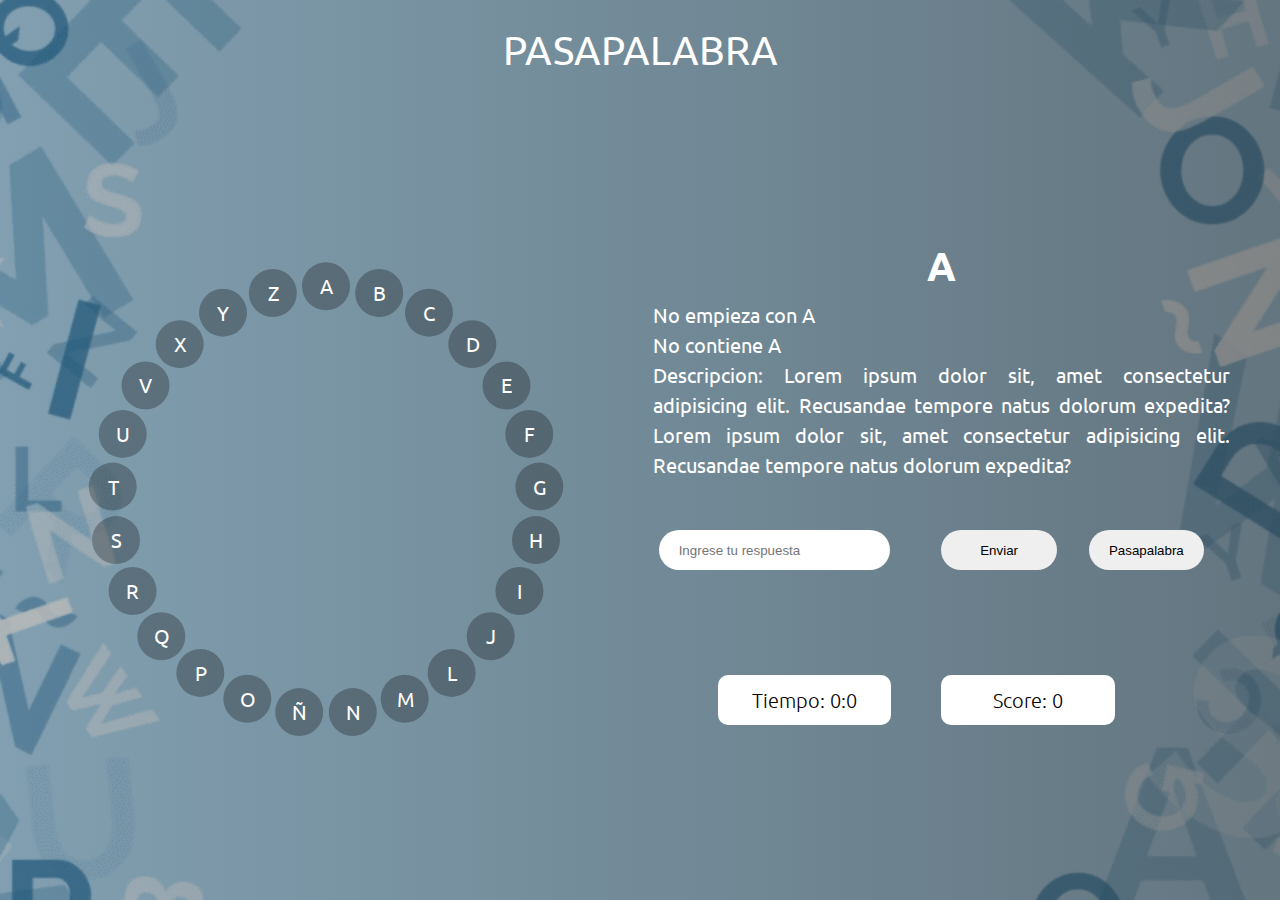
==== index.html @ 1928e10e "Refactor" ====
<!DOCTYPE html>
<html lang="en">
  <head>
    <meta charset="UTF-8" />
    <meta name="viewport" content="width=device-width, initial-scale=1.0" />
    <meta http-equiv="X-UA-Compatible" content="ie=edge" />
    <link rel="stylesheet" href="./styles/styles-index.css" />
    <link
      href="https://fonts.googleapis.com/css2?family=Ubuntu:ital,wght@0,300;0,400;0,500;0,700;1,300;1,400;1,500;1,700&display=swap"
      rel="stylesheet"
    />
    <title>Pasapalabra</title>
  </head>
  <body>
    <header>
      <div class="title-container">
        <p class="title">PASAPALABRA</p>
      </div>
    </header>
    <div class="game">
      <!-- <div class="container-circle"> -->
      <ul class="circle" id="ul">
        <li>A</li>
        <li>B</li>
        <li>C</li>
        <li>D</li>
        <li>E</li>
        <li>F</li>
        <li>G</li>
        <li>H</li>
        <li>I</li>
        <li>J</li>
        <li>L</li>
        <li>M</li>
        <li>N</li>
        <li>Ñ</li>
        <li>O</li>
        <li>P</li>
        <li>Q</li>
        <li>R</li>
        <li>S</li>
        <li>T</li>
        <li>U</li>
        <li>V</li>
        <li>X</li>
        <li>Y</li>
        <li>Z</li>
      </ul>
      <div class="container-text-and-inputs">
        <div class="text">
          <h1 id="word"></h1>
          <!-- <span id="starts"></span>
          <span id="contains"></span> -->
          <p id="starts"></p>
          <p id="contains"></p>
          <p id="description"></p>
        </div>
        <form onsubmit="return false;">
          <input type="text" placeholder="Ingrese tu respuesta" id="answer" />
          <button type="submit" id="submit">Enviar</button>
          <button type="submit" id="skip">Pasapalabra</button>
        </form>
        <div class="scoreboard">
          <p id="timer">Tiempo: 0:0</p>
          <p id="score" class="score" href="">Score: 0</p>
        </div>
      </div>
    </div>
    <!-- </div> -->
    <footer></footer>
    <script type="module" src="./js/main.js"></script>
  </body>
</html>
---- styles/styles-index.css ----
/* -----------------------------------------------------------------------------
*	      							$LAYOUT
*  ----------------------------------------------------------------------------- */
*,
*::before,
*::after {
  margin: 0;
  padding: 0;
  box-sizing: border-box;
}
body {
  background: linear-gradient(to right, #38383857, #3838389b),
    url(../src/bg-body.gif);
  background: -webkit-linear-gradient(to right, #3838389b, #3838389b),
    url(../src/bg-body.gif);
  background-position: center;
  background-repeat: no-repeat;
  background-size: cover;
  font-size: 1.25rem;
  font-family: "Ubuntu", sans-serif;
  color: white;
}

/* -----------------------------------------------------------------------------
*                                       Circle
*  ----------------------------------------------------------------------------- */
.title-container {
  width: 100%;
  height: 100px;
  display: flex;
  justify-content: center;
  align-items: center;
  font-size: 40px;
}
.game {
  width: 100%;
  height: calc(100vh - 100px);
  display: flex;
  justify-content: center;
  align-items: center;
  padding: 0 50px;
}
.circle {
  width: 100%;
  display: flex;
  justify-content: center;
  align-items: center;
  padding-right: 50px;
}
.circle li {
  position: absolute;
  width: 3rem;
  height: 3rem;
  display: flex;
  justify-content: center;
  align-items: center;
  list-style: none;
  transition: all 0.3s ease-in-out;
  border-radius: 100%;
  background-image: radial-gradient(circle, #00000046, #00000046);
}
.circle > *:nth-of-type(1) {
  transform: rotate(270deg) translate(10.6875em) rotate(-270deg);
}
.circle > *:nth-of-type(2) {
  transform: rotate(284.4deg) translate(10.6875em) rotate(-284.4deg);
}
.circle > *:nth-of-type(3) {
  transform: rotate(298.8deg) translate(10.6875em) rotate(-298.8deg);
}
.circle > *:nth-of-type(4) {
  transform: rotate(313.2deg) translate(10.6875em) rotate(-313.2deg);
}
.circle > *:nth-of-type(5) {
  transform: rotate(327.6deg) translate(10.6875em) rotate(-327.6deg);
}
.circle > *:nth-of-type(6) {
  transform: rotate(342deg) translate(10.6875em) rotate(-342deg);
}
.circle > *:nth-of-type(7) {
  transform: rotate(356.4deg) translate(10.6875em) rotate(-356.4deg);
}
.circle > *:nth-of-type(8) {
  transform: rotate(370.8deg) translate(10.6875em) rotate(-370.8deg);
}
.circle > *:nth-of-type(9) {
  transform: rotate(385.2deg) translate(10.6875em) rotate(-385.2deg);
}
.circle > *:nth-of-type(10) {
  transform: rotate(399.6deg) translate(10.6875em) rotate(-399.6deg);
}
.circle > *:nth-of-type(11) {
  transform: rotate(414deg) translate(10.6875em) rotate(-414deg);
}
.circle > *:nth-of-type(12) {
  transform: rotate(428.4deg) translate(10.6875em) rotate(-428.4deg);
}
.circle > *:nth-of-type(13) {
  transform: rotate(442.8deg) translate(10.6875em) rotate(-442.8deg);
}
.circle > *:nth-of-type(14) {
  transform: rotate(457.2deg) translate(10.6875em) rotate(-457.2deg);
}
.circle > *:nth-of-type(15) {
  transform: rotate(471.6deg) translate(10.6875em) rotate(-471.6deg);
}
.circle > *:nth-of-type(16) {
  transform: rotate(486deg) translate(10.6875em) rotate(-486deg);
}
.circle > *:nth-of-type(17) {
  transform: rotate(500.4deg) translate(10.6875em) rotate(-500.4deg);
}
.circle > *:nth-of-type(18) {
  transform: rotate(514.8deg) translate(10.6875em) rotate(-514.8deg);
}
.circle > *:nth-of-type(19) {
  transform: rotate(529.2deg) translate(10.6875em) rotate(-529.2deg);
}
.circle > *:nth-of-type(20) {
  transform: rotate(543.6deg) translate(10.6875em) rotate(-543.6deg);
}
.circle > *:nth-of-type(21) {
  transform: rotate(558deg) translate(10.6875em) rotate(-558deg);
}
.circle > *:nth-of-type(22) {
  transform: rotate(572.4deg) translate(10.6875em) rotate(-572.4deg);
}
.circle > *:nth-of-type(23) {
  transform: rotate(586.8deg) translate(10.6875em) rotate(-586.8deg);
}
.circle > *:nth-of-type(24) {
  transform: rotate(601.2deg) translate(10.6875em) rotate(-601.2deg);
}
.circle > *:nth-of-type(25) {
  transform: rotate(615.6deg) translate(10.6875em) rotate(-615.6deg);
}
.circle .item--success {
  background-image: radial-gradient(circle, #9ee379, #4caf50);
}
.circle .item--failure {
  background-image: radial-gradient(circle, #b9121b, #8e001c);
}
.circle .item--noAnswer {
  background-image: radial-gradient(circle, #7984e3, #4c66af);
}
.circle .item--skip {
  background-image: radial-gradient(circle, #ffe600, #fffc4f);
}
.parpadea {
  animation-name: parpadeo;
  animation-duration: 1s;
  animation-timing-function: linear;
  animation-iteration-count: infinite;
  -webkit-animation-name: parpadeo;
  -webkit-animation-duration: 1s;
  -webkit-animation-timing-function: linear;
  -webkit-animation-iteration-count: infinite;
}

@-moz-keyframes parpadeo {
  0% {
    opacity: 1;
  }
  50% {
    opacity: 0;
  }
  100% {
    opacity: 1;
  }
}

@-webkit-keyframes parpadeo {
  0% {
    opacity: 1;
  }
  50% {
    opacity: 0;
  }
  100% {
    opacity: 1;
  }
}

@keyframes parpadeo {
  0% {
    opacity: 1;
  }
  50% {
    opacity: 0;
  }
  100% {
    opacity: 1;
  }
}

/* -----------------------------------------------------------------------------
*                                       Text and inputs
*  ----------------------------------------------------------------------------- */
.container-text-and-inputs {
  width: 100%;
  display: flex;
  flex-direction: column;
  justify-content: center;
  text-align: justify;
}
.text h1 {
  margin-bottom: 20px;
  text-align: center;
}
.text {
  line-height: 30px;
  text-align: justify;
}
form {
  width: 100%;
  margin-top: 50px;
  display: flex;
  justify-content: space-around;
  align-items: center;
}
input {
  width: 40%;
  height: 40px;
  padding-left: 20px;
  margin-right: 40px;
  border-radius: 20px;
  border: 0;
  outline: 0;
}
input:hover {
  outline: 1px solid black;
}
button {
  width: 20%;
  height: 40px;
  border: none;
  border-radius: 20px;
  margin-right: 20px;
  cursor: pointer;
}
/* -----------------------------------------------------------------------------
*                                       Scoreboard
*  ----------------------------------------------------------------------------- */

.scoreboard {
  width: 100%;
  height: 100px;
  display: flex;
  justify-content: center;
  align-items: center;
  margin-top: 80px;
  text-align: center;
}
.scoreboard p {
  display: flex;
  justify-content: center;
  align-items: center;
  width: 30%;
  height: 50px;
  /* border: 1px solid white; */
  font-weight: 300;
  color: black;
  background-color: white;
  border-radius: 10px;
  margin-right: 50px;
}
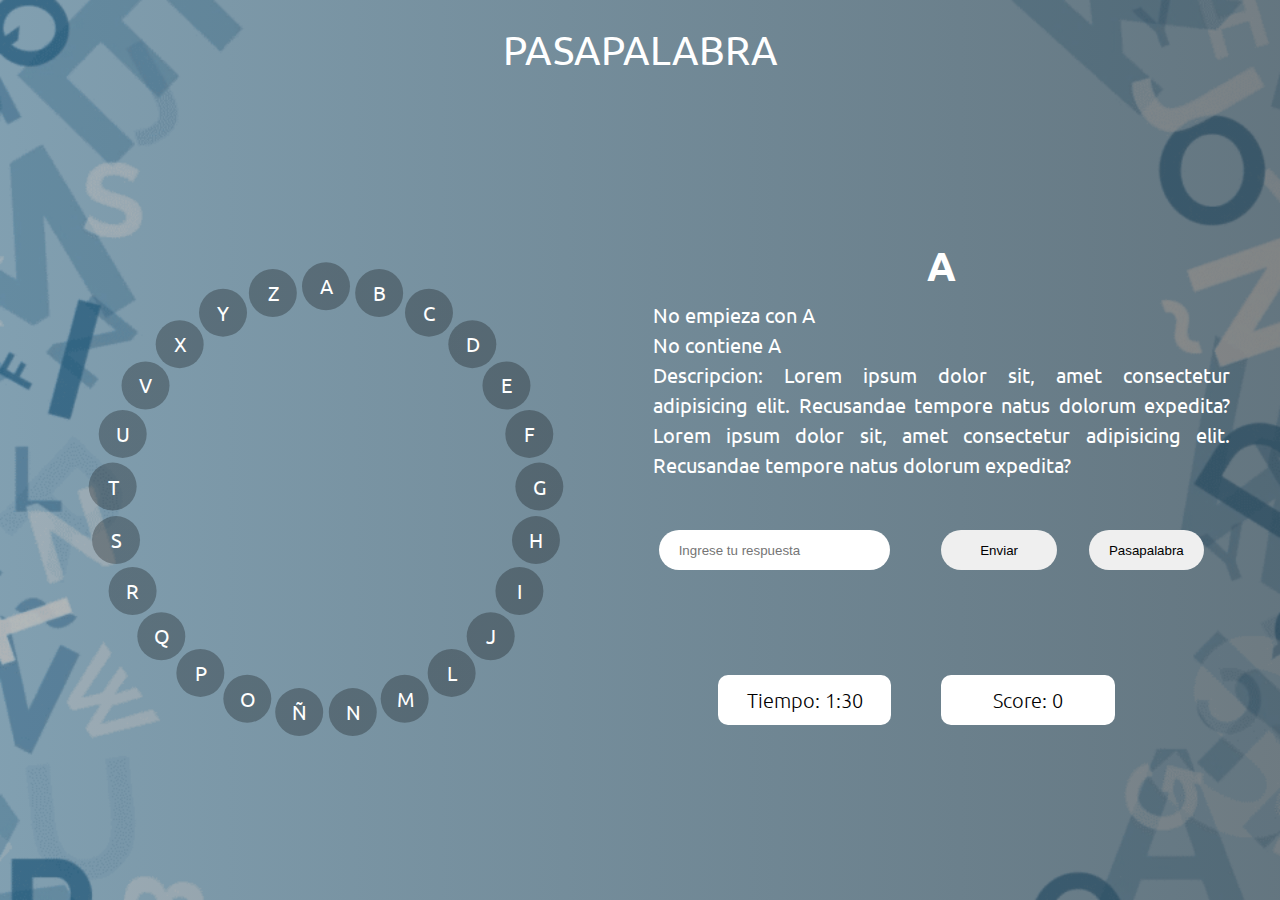
==== commit f9018822: "Updates" ====
--- a/index.html
+++ b/index.html
@@ -12,10 +12,8 @@
     <title>Pasapalabra</title>
   </head>
   <body>
-    <header>
-      <div class="title-container">
-        <p class="title">PASAPALABRA</p>
-      </div>
+    <header class="title-container">
+      <p class="title">PASAPALABRA</p>
     </header>
     <div class="game">
       <!-- <div class="container-circle"> -->
@@ -61,7 +59,7 @@
           <button type="submit" id="skip">Pasapalabra</button>
         </form>
         <div class="scoreboard">
-          <p id="timer">Tiempo: 0:0</p>
+          <p id="timer">Tiempo: 1:30</p>
           <p id="score" class="score" href="">Score: 0</p>
         </div>
       </div>
--- a/styles/styles-index.css
+++ b/styles/styles-index.css
@@ -1,5 +1,5 @@
 /* -----------------------------------------------------------------------------
-*	      							$LAYOUT
+*	      							                 LAYOUT
 *  ----------------------------------------------------------------------------- */
 *,
 *::before,
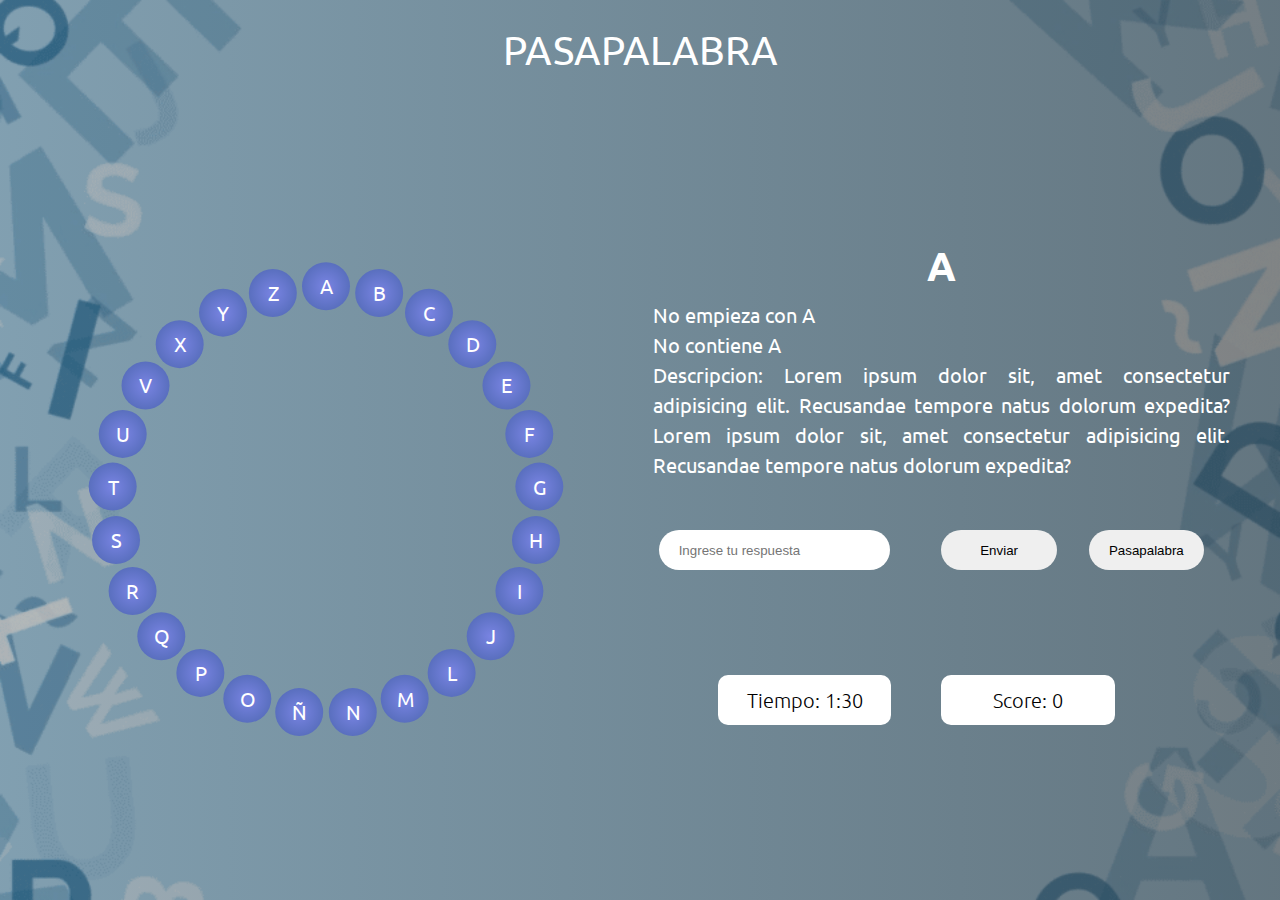
==== commit 5c7c830e: "Remove coments" ====
--- a/index.html
+++ b/index.html
@@ -16,7 +16,6 @@
       <p class="title">PASAPALABRA</p>
     </header>
     <div class="game">
-      <!-- <div class="container-circle"> -->
       <ul class="circle" id="ul">
         <li>A</li>
         <li>B</li>
@@ -47,8 +46,6 @@
       <div class="container-text-and-inputs">
         <div class="text">
           <h1 id="word"></h1>
-          <!-- <span id="starts"></span>
-          <span id="contains"></span> -->
           <p id="starts"></p>
           <p id="contains"></p>
           <p id="description"></p>
@@ -64,7 +61,6 @@
         </div>
       </div>
     </div>
-    <!-- </div> -->
     <footer></footer>
     <script type="module" src="./js/main.js"></script>
   </body>
--- a/styles/styles-index.css
+++ b/styles/styles-index.css
@@ -57,7 +57,7 @@
   list-style: none;
   transition: all 0.3s ease-in-out;
   border-radius: 100%;
-  background-image: radial-gradient(circle, #00000046, #00000046);
+  background-image: radial-gradient(circle, #7984e3, #4c66af);
 }
 .circle > *:nth-of-type(1) {
   transform: rotate(270deg) translate(10.6875em) rotate(-270deg);
@@ -139,9 +139,6 @@
 }
 .circle .item--failure {
   background-image: radial-gradient(circle, #b9121b, #8e001c);
-}
-.circle .item--noAnswer {
-  background-image: radial-gradient(circle, #7984e3, #4c66af);
 }
 .circle .item--skip {
   background-image: radial-gradient(circle, #ffe600, #fffc4f);
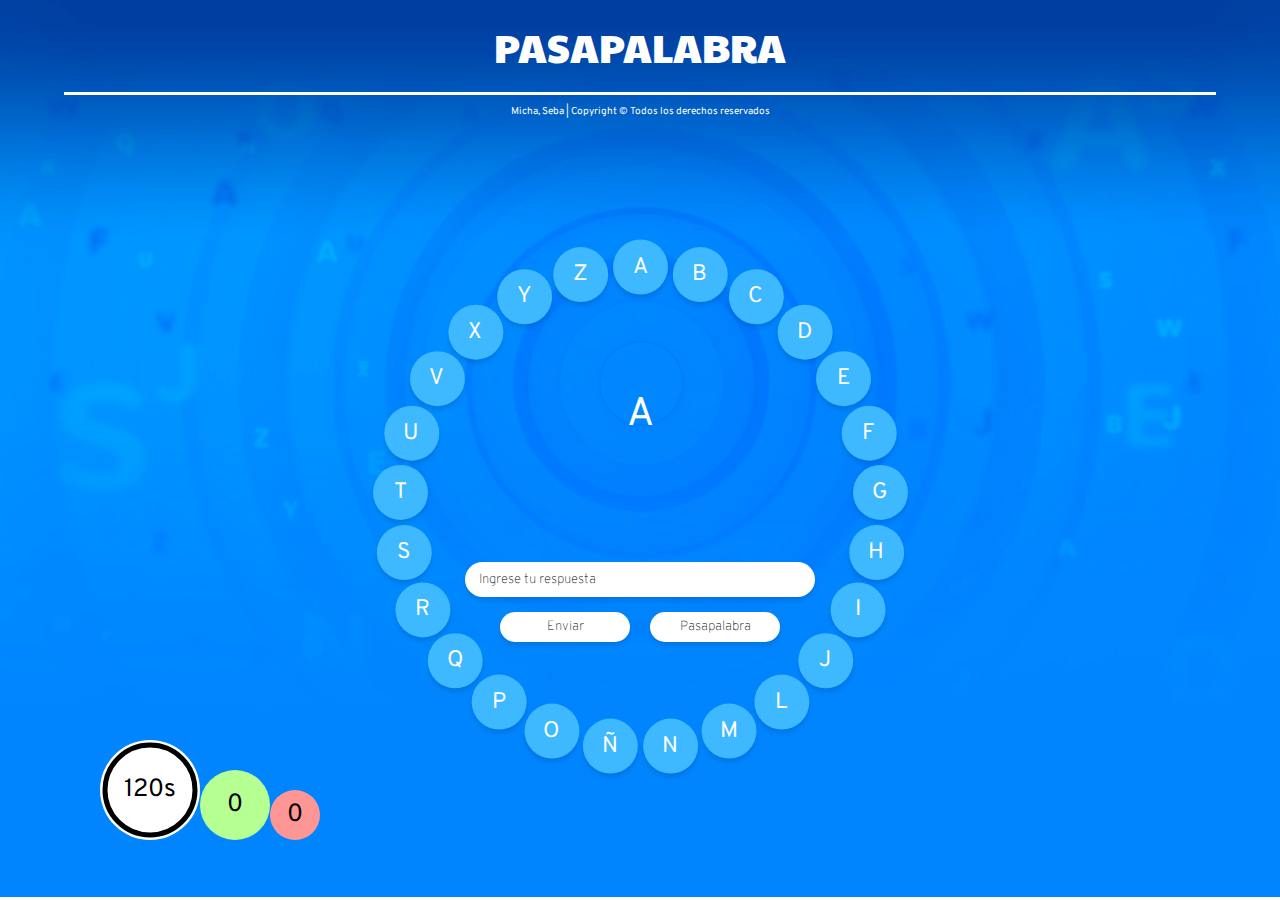
==== commit 4a0d1e64: "Create new UI" ====
--- a/index.html
+++ b/index.html
@@ -4,16 +4,33 @@
     <meta charset="UTF-8" />
     <meta name="viewport" content="width=device-width, initial-scale=1.0" />
     <meta http-equiv="X-UA-Compatible" content="ie=edge" />
-    <link rel="stylesheet" href="./styles/styles-index.css" />
+    <link rel="stylesheet" href="/styles/styles-game.css" />
+    <link rel="stylesheet" href="/styles/styles-responsive.css" />
     <link
       href="https://fonts.googleapis.com/css2?family=Ubuntu:ital,wght@0,300;0,400;0,500;0,700;1,300;1,400;1,500;1,700&display=swap"
+      rel="stylesheet"
+    />
+    <link
+      href="https://fonts.googleapis.com/css2?family=Paytone+One&display=swap"
+      rel="stylesheet"
+    />
+    <link
+      href="https://fonts.googleapis.com/css2?family=Roboto:wght@300&display=swap"
+      rel="stylesheet"
+    />
+    <link
+      href="https://fonts.googleapis.com/css2?family=Overpass:wght@100&display=swap"
       rel="stylesheet"
     />
     <title>Pasapalabra</title>
   </head>
   <body>
-    <header class="title-container">
-      <p class="title">PASAPALABRA</p>
+    <header>
+      <span id="title">PASAPALABRA</span>
+      <div class="line"></div>
+      <span id="copy"
+        >Micha, Seba | Copyright © Todos los derechos reservados</span
+      >
     </header>
     <div class="game">
       <ul class="circle" id="ul">
@@ -43,25 +60,52 @@
         <li>Y</li>
         <li>Z</li>
       </ul>
-      <div class="container-text-and-inputs">
-        <div class="text">
-          <h1 id="word"></h1>
-          <p id="starts"></p>
-          <p id="contains"></p>
-          <p id="description"></p>
-        </div>
-        <form onsubmit="return false;">
-          <input type="text" placeholder="Ingrese tu respuesta" id="answer" />
+      <div class="text">
+        <span id="word"></span>
+        <span id="starts-or-contains"></span>
+        <span id="description"></span>
+      </div>
+      <form onsubmit="return false;" id="form">
+        <input
+          type="text"
+          autocomplete="off"
+          placeholder="Ingrese tu respuesta"
+          id="answer"
+        />
+        <div class="btn">
           <button type="submit" id="submit">Enviar</button>
           <button type="submit" id="skip">Pasapalabra</button>
-        </form>
-        <div class="scoreboard">
-          <p id="timer">Tiempo: 1:30</p>
-          <p id="score" class="score" href="">Score: 0</p>
+        </div>
+      </form>
+      <div class="scoreboard">
+        <div class="container-timer">
+          <svg
+            class="base-timer__svg"
+            viewBox="0 0 100 100"
+            xmlns="http://www.w3.org/2000/svg"
+          >
+            <g class="base-timer__circle">
+              <path
+                id="base-timer-path-remaining"
+                stroke-dasharray="283"
+                class="base-timer__path-remaining"
+                d="
+                  M 50, 50
+                  m -45, 0
+                  a 45,45 0 1,0 90,0
+                  a 45,45 0 1,0 -90,0
+                "
+              ></path>
+            </g>
+          </svg>
+          <span id="timer-label">120s</span>
+        </div>
+        <div class="container-score">
+          <span id="succes-label">0</span>
+          <span id="failure-label">0</span>
         </div>
       </div>
     </div>
-    <footer></footer>
     <script type="module" src="./js/main.js"></script>
   </body>
 </html>
--- a/styles/styles-game.css
+++ b/styles/styles-game.css
@@ -0,0 +1,358 @@
+/* ------------------------------------------------
+*	                       LAYOUT
+*  ------------------------------------------------ */
+
+*,
+*::before,
+*::after {
+  margin: 0;
+  padding: 0;
+  box-sizing: border-box;
+}
+:root {
+  --color-blue: #3eb8ff;
+  --color-green: #b5ff93;
+  --color-red: #ff9696;
+  --color-yellow: #ffe37e;
+}
+body {
+  background-image: url(/src/bg-pasapalabra.jpg);
+  background-position: center;
+  background-repeat: no-repeat;
+  background-size: cover;
+  font-family: "Overpass", sans-serif;
+}
+.game {
+  width: 100%;
+  height: calc(100vh - 121px);
+  display: flex;
+  flex-direction: column;
+  justify-content: center;
+  align-items: center;
+}
+li {
+  list-style: none;
+}
+
+/* ------------------------------------------------
+*	                       HEADER
+*  ------------------------------------------------ */
+
+header {
+  width: 100%;
+  display: flex;
+  flex-direction: column;
+  align-items: center;
+}
+#title {
+  padding: 18px 0;
+  color: white;
+  font-size: 40px;
+  font-family: "Paytone One", sans-serif;
+}
+.line {
+  width: 90%;
+  height: 3px;
+  background-color: white;
+}
+#copy {
+  padding-top: 10px;
+  font-size: 10px;
+  color: white;
+}
+/* ------------------------------------------------
+*	                       CIRCLE
+*  ------------------------------------------------ */
+
+.circle {
+  display: flex;
+  justify-content: center;
+  align-items: center;
+  position: relative;
+}
+.circle li {
+  position: absolute;
+  width: 55px;
+  height: 55px;
+  font-size: 22.5px;
+  display: flex;
+  align-items: center;
+  justify-content: center;
+  color: white;
+  border-radius: 100%;
+  transition: all 0.3s ease-in-out;
+  background-color: var(--color-blue);
+  box-shadow: 0px 4px 4px 0px #0000001a;
+}
+.circle li:nth-of-type(1) {
+  transform: rotate(270deg) translate(10.6875em) rotate(-270deg);
+}
+.circle li:nth-of-type(2) {
+  transform: rotate(284.4deg) translate(10.6875em) rotate(-284.4deg);
+}
+.circle li:nth-of-type(3) {
+  transform: rotate(298.8deg) translate(10.6875em) rotate(-298.8deg);
+}
+.circle li:nth-of-type(4) {
+  transform: rotate(313.2deg) translate(10.6875em) rotate(-313.2deg);
+}
+.circle li:nth-of-type(5) {
+  transform: rotate(327.6deg) translate(10.6875em) rotate(-327.6deg);
+}
+.circle li:nth-of-type(6) {
+  transform: rotate(342deg) translate(10.6875em) rotate(-342deg);
+}
+.circle li:nth-of-type(7) {
+  transform: rotate(356.4deg) translate(10.6875em) rotate(-356.4deg);
+}
+.circle li:nth-of-type(8) {
+  transform: rotate(370.8deg) translate(10.6875em) rotate(-370.8deg);
+}
+.circle li:nth-of-type(9) {
+  transform: rotate(385.2deg) translate(10.6875em) rotate(-385.2deg);
+}
+.circle li:nth-of-type(10) {
+  transform: rotate(399.6deg) translate(10.6875em) rotate(-399.6deg);
+}
+.circle li:nth-of-type(11) {
+  transform: rotate(414deg) translate(10.6875em) rotate(-414deg);
+}
+.circle li:nth-of-type(12) {
+  transform: rotate(428.4deg) translate(10.6875em) rotate(-428.4deg);
+}
+.circle li:nth-of-type(13) {
+  transform: rotate(442.8deg) translate(10.6875em) rotate(-442.8deg);
+}
+.circle li:nth-of-type(14) {
+  transform: rotate(457.2deg) translate(10.6875em) rotate(-457.2deg);
+}
+.circle li:nth-of-type(15) {
+  transform: rotate(471.6deg) translate(10.6875em) rotate(-471.6deg);
+}
+.circle li:nth-of-type(16) {
+  transform: rotate(486deg) translate(10.6875em) rotate(-486deg);
+}
+.circle li:nth-of-type(17) {
+  transform: rotate(500.4deg) translate(10.6875em) rotate(-500.4deg);
+}
+.circle li:nth-of-type(18) {
+  transform: rotate(514.8deg) translate(10.6875em) rotate(-514.8deg);
+}
+.circle li:nth-of-type(19) {
+  transform: rotate(529.2deg) translate(10.6875em) rotate(-529.2deg);
+}
+.circle li:nth-of-type(20) {
+  transform: rotate(543.6deg) translate(10.6875em) rotate(-543.6deg);
+}
+.circle li:nth-of-type(21) {
+  transform: rotate(558deg) translate(10.6875em) rotate(-558deg);
+}
+.circle li:nth-of-type(22) {
+  transform: rotate(572.4deg) translate(10.6875em) rotate(-572.4deg);
+}
+.circle li:nth-of-type(23) {
+  transform: rotate(586.8deg) translate(10.6875em) rotate(-586.8deg);
+}
+.circle li:nth-of-type(24) {
+  transform: rotate(601.2deg) translate(10.6875em) rotate(-601.2deg);
+}
+.circle li:nth-of-type(25) {
+  transform: rotate(615.6deg) translate(10.6875em) rotate(-615.6deg);
+}
+.circle .item--success {
+  background-color: var(--color-green);
+}
+.circle .item--failure {
+  background-color: var(--color-red);
+}
+.circle .item--skip {
+  background-color: var(--color-yellow);
+}
+.parpadea {
+  animation-name: parpadeo;
+  animation-duration: 1s;
+  animation-timing-function: linear;
+  animation-iteration-count: infinite;
+  -webkit-animation-name: parpadeo;
+  -webkit-animation-duration: 1s;
+  -webkit-animation-timing-function: linear;
+  -webkit-animation-iteration-count: infinite;
+}
+@-moz-keyframes parpadeo {
+  0% {
+    opacity: 1;
+  }
+  50% {
+    opacity: 0;
+  }
+  100% {
+    opacity: 1;
+  }
+}
+
+@-webkit-keyframes parpadeo {
+  0% {
+    opacity: 1;
+  }
+  50% {
+    opacity: 0;
+  }
+  100% {
+    opacity: 1;
+  }
+}
+
+@keyframes parpadeo {
+  0% {
+    opacity: 1;
+  }
+  50% {
+    opacity: 0;
+  }
+  100% {
+    opacity: 1;
+  }
+}
+
+/* ------------------------------------------------
+*	                  CONTENT CIRCLE
+*  ------------------------------------------------ */
+
+.text {
+  position: absolute;
+  width: 370px;
+  padding-bottom: 170px;
+  display: flex;
+  flex-direction: column;
+  text-align: center;
+  color: white;
+  transition: all 0.3s ease-in-out;
+}
+.text > * {
+  padding-bottom: 5px;
+}
+#word {
+  font-size: 40px;
+}
+#starts-or-contains,
+#description {
+  font-size: 20px;
+}
+form {
+  display: flex;
+  justify-content: center;
+  flex-direction: column;
+  align-items: center;
+  position: absolute;
+  padding-top: 188px;
+}
+.btn {
+  display: flex;
+  justify-content: center;
+  align-items: center;
+  margin-top: 15px;
+}
+input {
+  width: 350px;
+  height: 35px;
+  padding-left: 14px;
+}
+button {
+  width: 130px;
+  height: 30px;
+  cursor: pointer;
+}
+input,
+button {
+  border: 0;
+  outline: 0;
+  font-weight: 100;
+  border-radius: 20px;
+  color: black;
+  background-color: white;
+  transition: all 0.3s ease-in-out;
+  box-shadow: 0px 4px 4px 0px #0000001a;
+  font-family: "Overpass", sans-serif;
+}
+input::placeholder {
+  color: black;
+}
+#submit {
+  margin-right: 20px;
+}
+
+/* ------------------------------------------------
+*	                  SCOREBOARD
+*  ------------------------------------------------ */
+
+.scoreboard {
+  position: absolute;
+  bottom: 60px;
+  left: 100px;
+  display: flex;
+  align-items: flex-end;
+}
+.scoreboard > * span {
+  font-size: 25px;
+}
+.container-timer {
+  width: 100px;
+  height: 100px;
+  background-color: white;
+  display: flex;
+  justify-content: center;
+  align-items: center;
+  border-radius: 100%;
+}
+#succes-label {
+  width: 70px;
+  height: 70px;
+  background-color: var(--color-green);
+}
+#failure-label {
+  width: 50px;
+  height: 50px;
+  background-color: var(--color-red);
+}
+.container-score {
+  display: flex;
+  align-items: flex-end;
+}
+#succes-label,
+#failure-label {
+  display: flex;
+  justify-content: center;
+  align-items: center;
+  border-radius: 100%;
+}
+.container-timer {
+  position: relative;
+}
+.base-timer__svg {
+  transform: scaleX(-1);
+}
+.base-timer__circle {
+  fill: none;
+  stroke: none;
+}
+.base-timer__path-remaining {
+  stroke-width: 5px;
+  stroke-linecap: round;
+  transform: rotate(90deg);
+  transform-origin: center;
+  transition: 1s linear all;
+  fill-rule: nonzero;
+  stroke: currentColor;
+}
+.base-timer__path-remaining.blue {
+  color: var(--color-blue);
+}
+.base-timer__path-remaining.yellow {
+  color: var(--color-yellow);
+}
+.base-timer__path-remaining.red {
+  color: var(--color-red);
+}
+.container-timer span {
+  position: absolute;
+}
--- a/styles/styles-responsive.css
+++ b/styles/styles-responsive.css
@@ -0,0 +1,142 @@
+/* -----------------------------------------------------------------------------
+*	                                    GAME HTML
+*  ----------------------------------------------------------------------------- */
+
+/* Tablets */
+@media only screen and (max-width: 768px) {
+  header {
+    position: absolute;
+  }
+  .game {
+    height: 100vh;
+  }
+  .scoreboard {
+    display: none;
+  }
+}
+
+/* Mobiles size L */
+@media only screen and (max-width: 425px) {
+  #title {
+    font-size: 35px;
+  }
+  .circle li {
+    width: 40px;
+    height: 40px;
+    font-size: 17px;
+  }
+  .text {
+    width: 280px;
+    padding-bottom: 110px;
+  }
+  #word {
+    font-size: 35px;
+  }
+  #starts-or-contains,
+  #description {
+    font-size: 17px;
+  }
+  form {
+    padding-top: 170px;
+  }
+  input {
+    width: 245px;
+    height: 26px;
+  }
+  button {
+    width: 90px;
+    height: 23px;
+  }
+  input,
+  button {
+    font-size: 10px;
+  }
+  #submit {
+    margin-right: 10px;
+  }
+  .btn {
+    margin-top: 10px;
+  }
+  .scoreboard {
+    top: 115px;
+  }
+}
+
+/* Mobiles size M */
+@media only screen and (max-width: 375px) {
+  .circle li {
+    width: 35px;
+    height: 35px;
+    font-size: 15px;
+  }
+  .text {
+    width: 230px;
+    padding-bottom: 100px;
+  }
+  #word {
+    font-size: 30px;
+  }
+  #starts-or-contains,
+  #description {
+    font-size: 15px;
+  }
+  form {
+    padding-top: 140px;
+  }
+  input {
+    width: 220px;
+    height: 23px;
+  }
+  button {
+    width: 80px;
+    height: 20px;
+  }
+  input,
+  button {
+    font-size: 9px;
+  }
+}
+
+/* Mobiles size S */
+@media only screen and (max-width: 320px) {
+  .circle li {
+    width: 30px;
+    height: 30px;
+    font-size: 13px;
+  }
+  .text {
+    width: 200px;
+    padding-bottom: 90px;
+  }
+  #word {
+    font-size: 20px;
+  }
+  #starts-or-contains,
+  #description {
+    font-size: 13px;
+  }
+  form {
+    padding-top: 112px;
+  }
+  input {
+    width: 200px;
+    height: 20px;
+  }
+  button {
+    width: 75px;
+    height: 17px;
+  }
+  input,
+  button {
+    font-size: 8px;
+  }
+  .scoreboard {
+    top: 100px;
+  }
+  #timer,
+  #score {
+    width: 60px;
+    height: 15px;
+    font-size: 12px;
+  }
+}
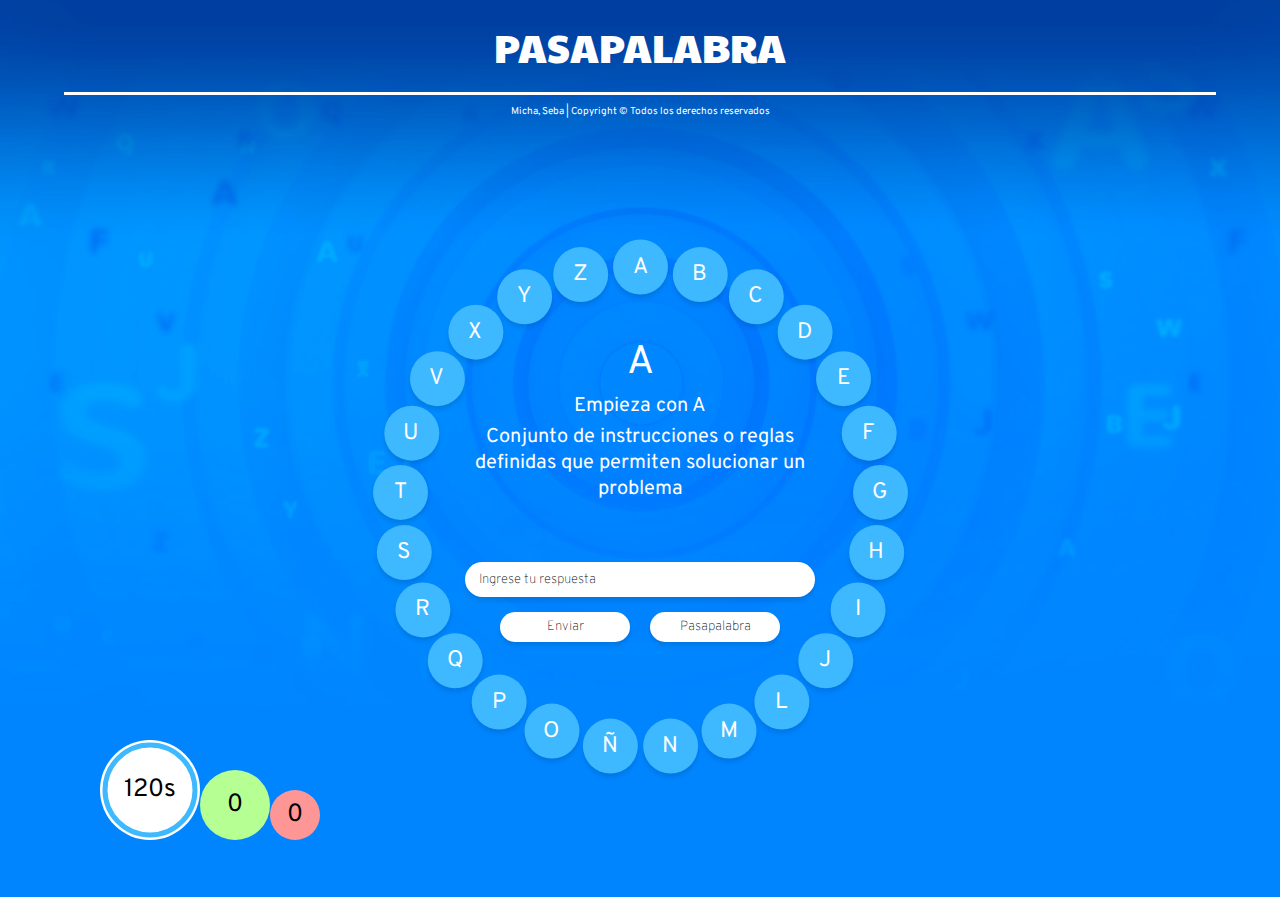
==== commit ceeee6f9: "Update index.html" ====
--- a/index.html
+++ b/index.html
@@ -4,8 +4,8 @@
     <meta charset="UTF-8" />
     <meta name="viewport" content="width=device-width, initial-scale=1.0" />
     <meta http-equiv="X-UA-Compatible" content="ie=edge" />
-    <link rel="stylesheet" href="/styles/styles-game.css" />
-    <link rel="stylesheet" href="/styles/styles-responsive.css" />
+    <link rel="stylesheet" href="./styles/styles-game.css" />
+    <link rel="stylesheet" href="./styles/styles-responsive.css" />
     <link
       href="https://fonts.googleapis.com/css2?family=Ubuntu:ital,wght@0,300;0,400;0,500;0,700;1,300;1,400;1,500;1,700&display=swap"
       rel="stylesheet"
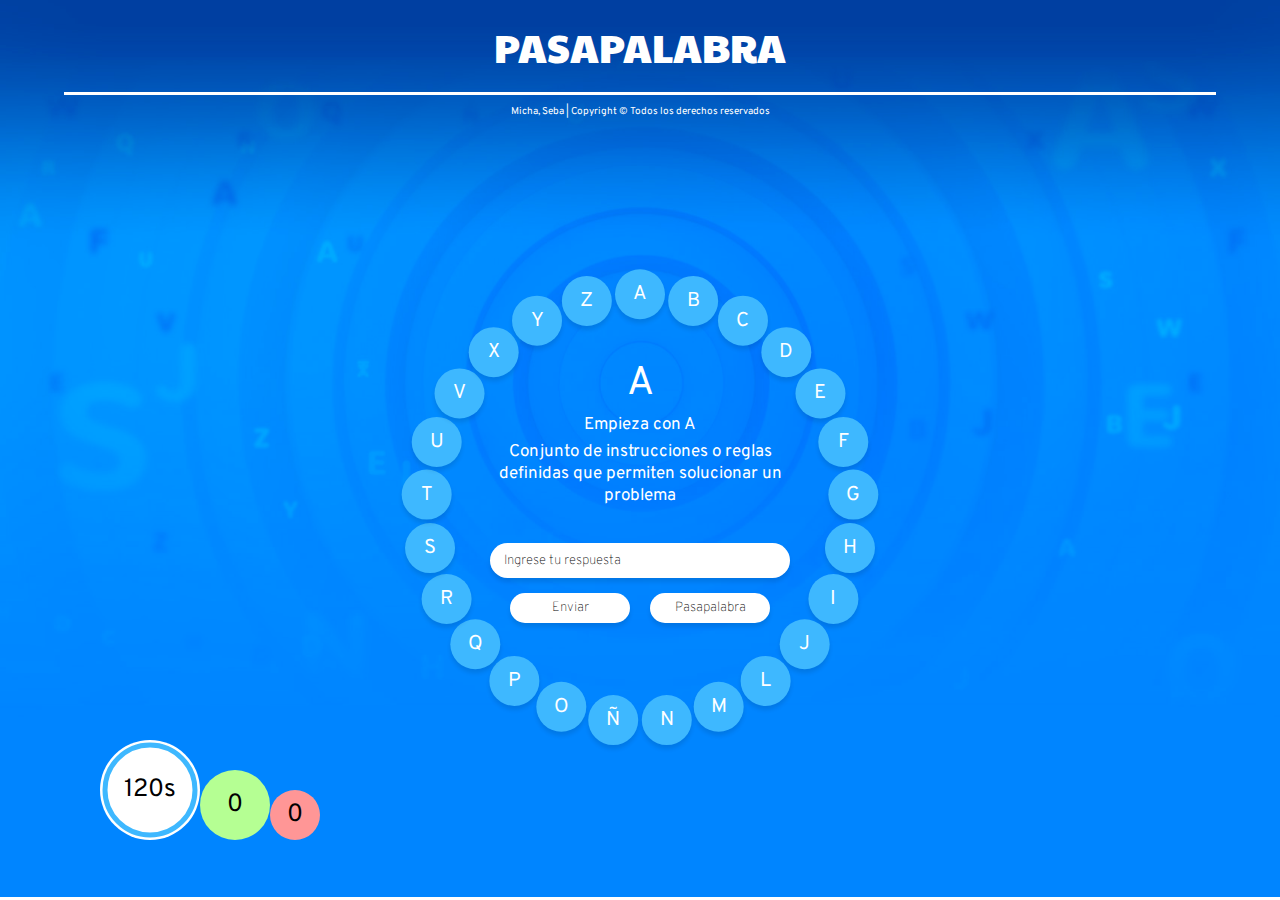
==== commit 6ae4f0b3: "Add favicon" ====
--- a/index.html
+++ b/index.html
@@ -4,6 +4,7 @@
     <meta charset="UTF-8" />
     <meta name="viewport" content="width=device-width, initial-scale=1.0" />
     <meta http-equiv="X-UA-Compatible" content="ie=edge" />
+    <link rel="icon" type="image/png" href="./src/favicon.png" />
     <link rel="stylesheet" href="./styles/styles-game.css" />
     <link rel="stylesheet" href="./styles/styles-responsive.css" />
     <link
--- a/styles/styles-game.css
+++ b/styles/styles-game.css
@@ -16,7 +16,7 @@
   --color-yellow: #ffe37e;
 }
 body {
-  background-image: url(/src/bg-pasapalabra.jpg);
+  background-image: url(../src/bg-pasapalabra.jpg);
   background-position: center;
   background-repeat: no-repeat;
   background-size: cover;
@@ -72,9 +72,9 @@
 }
 .circle li {
   position: absolute;
-  width: 55px;
-  height: 55px;
-  font-size: 22.5px;
+  width: 50px;
+  height: 50px;
+  font-size: 20px;
   display: flex;
   align-items: center;
   justify-content: center;
@@ -220,8 +220,8 @@
 
 .text {
   position: absolute;
-  width: 370px;
-  padding-bottom: 170px;
+  width: 300px;
+  padding-bottom: 145px;
   display: flex;
   flex-direction: column;
   text-align: center;
@@ -236,7 +236,7 @@
 }
 #starts-or-contains,
 #description {
-  font-size: 20px;
+  font-size: 17px;
 }
 form {
   display: flex;
@@ -244,7 +244,7 @@
   flex-direction: column;
   align-items: center;
   position: absolute;
-  padding-top: 188px;
+  padding-top: 150px;
 }
 .btn {
   display: flex;
@@ -253,12 +253,12 @@
   margin-top: 15px;
 }
 input {
-  width: 350px;
+  width: 300px;
   height: 35px;
-  padding-left: 14px;
+  padding: 0 14px;
 }
 button {
-  width: 130px;
+  width: 120px;
   height: 30px;
   cursor: pointer;
 }
@@ -303,6 +303,7 @@
   justify-content: center;
   align-items: center;
   border-radius: 100%;
+  position: relative;
 }
 #succes-label {
   width: 70px;
@@ -324,9 +325,6 @@
   justify-content: center;
   align-items: center;
   border-radius: 100%;
-}
-.container-timer {
-  position: relative;
 }
 .base-timer__svg {
   transform: scaleX(-1);
--- a/styles/styles-responsive.css
+++ b/styles/styles-responsive.css
@@ -3,20 +3,92 @@
 *  ----------------------------------------------------------------------------- */
 
 /* Tablets */
-@media only screen and (max-width: 768px) {
+@media (min-width: 768px) and (max-width: 1024px) {
+  /* header {
+    position: absolute;
+  }
+  .game {
+    height: 100vh;
+  }
+  #title {
+    font-size: 60px;
+  }
+  #copy {
+    padding-top: 15px;
+    font-size: 15px;
+  }
+  .circle li {
+    width: 75px;
+    height: 75px;
+    font-size: 32px;
+  }
+  .text {
+    width: 520px;
+    padding-bottom: 200px;
+  }
+  #word {
+    font-size: 70px;
+  }
+  #starts-or-contains,
+  #description {
+    font-size: 35px;
+  }
+  form {
+    padding-top: 280px;
+  }
+  input {
+    width: 429px;
+    height: 42px;
+  }
+  button {
+    width: 150px;
+    height: 35px;
+  }
+  input,
+  button {
+    font-size: 15px;
+  }
+  #submit {
+    margin-right: 10px;
+  }
+  .btn {
+    margin-top: 10px;
+  } */
+  .scoreboard {
+    bottom: 30px;
+    left: 50px;
+  }
+  .scoreboard > * span {
+    font-size: 20px;
+  }
+  .container-timer {
+    width: 90px;
+    height: 90px;
+  }
+  #succes-label {
+    width: 50px;
+    height: 50px;
+  }
+  #failure-label {
+    width: 40px;
+    height: 40px;
+  }
+}
+
+@media only screen and (max-width: 550px) {
+  .scoreboard {
+    display: none;
+  }
+}
+
+/* Mobiles size L */
+@media only screen and (max-width: 425px) {
   header {
     position: absolute;
   }
   .game {
     height: 100vh;
   }
-  .scoreboard {
-    display: none;
-  }
-}
-
-/* Mobiles size L */
-@media only screen and (max-width: 425px) {
   #title {
     font-size: 35px;
   }
@@ -56,9 +128,6 @@
   }
   .btn {
     margin-top: 10px;
-  }
-  .scoreboard {
-    top: 115px;
   }
 }
 
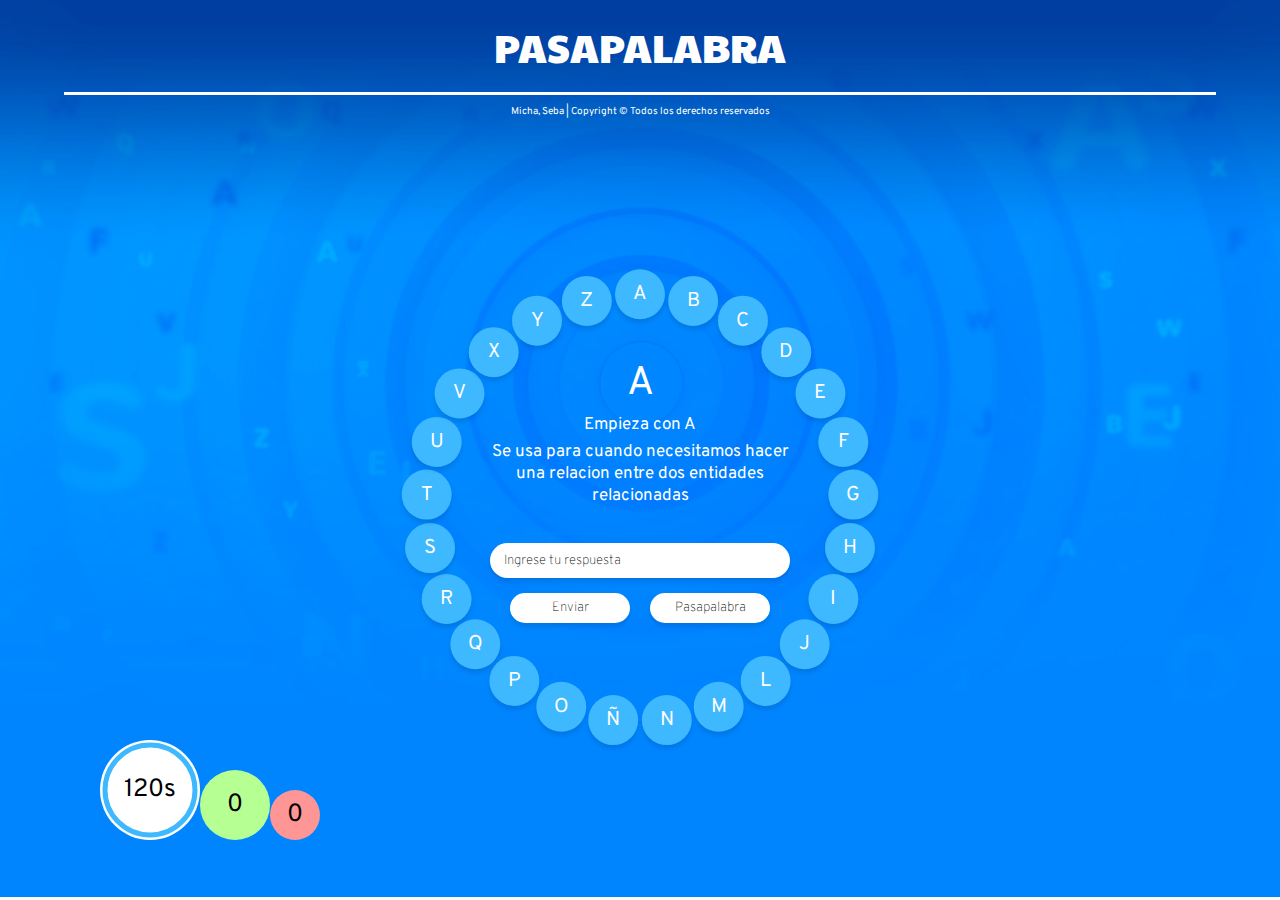
==== commit d567cd1c: "Create an information screen - When the player is wrong in the answer - When the game is up or the t" ====
--- a/index.html
+++ b/index.html
@@ -26,84 +26,88 @@
     <title>Pasapalabra</title>
   </head>
   <body>
-    <header>
-      <span id="title">PASAPALABRA</span>
-      <div class="line"></div>
-      <span id="copy"
-        >Micha, Seba | Copyright © Todos los derechos reservados</span
-      >
-    </header>
-    <div class="game">
-      <ul class="circle" id="ul">
-        <li>A</li>
-        <li>B</li>
-        <li>C</li>
-        <li>D</li>
-        <li>E</li>
-        <li>F</li>
-        <li>G</li>
-        <li>H</li>
-        <li>I</li>
-        <li>J</li>
-        <li>L</li>
-        <li>M</li>
-        <li>N</li>
-        <li>Ñ</li>
-        <li>O</li>
-        <li>P</li>
-        <li>Q</li>
-        <li>R</li>
-        <li>S</li>
-        <li>T</li>
-        <li>U</li>
-        <li>V</li>
-        <li>X</li>
-        <li>Y</li>
-        <li>Z</li>
-      </ul>
-      <div class="text">
-        <span id="word"></span>
-        <span id="starts-or-contains"></span>
-        <span id="description"></span>
-      </div>
-      <form onsubmit="return false;" id="form">
-        <input
-          type="text"
-          autocomplete="off"
-          placeholder="Ingrese tu respuesta"
-          id="answer"
-        />
-        <div class="btn">
-          <button type="submit" id="submit">Enviar</button>
-          <button type="submit" id="skip">Pasapalabra</button>
+    <div id="show-incorrect-word"></div>
+    <div id="show-label-finish-game"></div>
+    <div id="ocult-game">
+      <header>
+        <span id="title">PASAPALABRA</span>
+        <div class="line"></div>
+        <span id="copy"
+          >Micha, Seba | Copyright © Todos los derechos reservados</span
+        >
+      </header>
+      <div class="game">
+        <ul class="circle" id="ul">
+          <li>A</li>
+          <li>B</li>
+          <li>C</li>
+          <li>D</li>
+          <li>E</li>
+          <li>F</li>
+          <li>G</li>
+          <li>H</li>
+          <li>I</li>
+          <li>J</li>
+          <li>L</li>
+          <li>M</li>
+          <li>N</li>
+          <li>Ñ</li>
+          <li>O</li>
+          <li>P</li>
+          <li>Q</li>
+          <li>R</li>
+          <li>S</li>
+          <li>T</li>
+          <li>U</li>
+          <li>V</li>
+          <li>X</li>
+          <li>Y</li>
+          <li>Z</li>
+        </ul>
+        <div class="text">
+          <span id="word"></span>
+          <span id="starts-or-contains"></span>
+          <span id="description"></span>
         </div>
-      </form>
-      <div class="scoreboard">
-        <div class="container-timer">
-          <svg
-            class="base-timer__svg"
-            viewBox="0 0 100 100"
-            xmlns="http://www.w3.org/2000/svg"
-          >
-            <g class="base-timer__circle">
-              <path
-                id="base-timer-path-remaining"
-                stroke-dasharray="283"
-                class="base-timer__path-remaining"
-                d="
+        <form onsubmit="return false;" id="form">
+          <input
+            type="text"
+            autocomplete="off"
+            placeholder="Ingrese tu respuesta"
+            id="answer"
+          />
+          <div class="btn">
+            <button type="submit" id="submit">Enviar</button>
+            <button type="submit" id="skip">Pasapalabra</button>
+          </div>
+        </form>
+        <div class="scoreboard">
+          <div class="container-timer">
+            <svg
+              class="base-timer__svg"
+              viewBox="0 0 100 100"
+              xmlns="http://www.w3.org/2000/svg"
+            >
+              <g class="base-timer__circle">
+                <path
+                  id="base-timer-path-remaining"
+                  stroke-dasharray="283"
+                  class="base-timer__path-remaining"
+                  d="
                   M 50, 50
                   m -45, 0
                   a 45,45 0 1,0 90,0
                   a 45,45 0 1,0 -90,0
                 "
-              ></path>
-            </g>
-          </svg>
-          <span id="timer-label">120s</span>
-        </div>
-        <div class="container-score">
-          <span id="succes-label">0</span>
-          <span id="failure-label">0</span>
+                ></path>
+              </g>
+            </svg>
+            <span id="timer-label">120s</span>
+          </div>
+          <div class="container-score">
+            <span id="succes-label">0</span>
+            <span id="failure-label">0</span>
+          </div>
         </div>
       </div>
     </div>
--- a/styles/styles-game.css
+++ b/styles/styles-game.css
@@ -8,6 +8,7 @@
   margin: 0;
   padding: 0;
   box-sizing: border-box;
+  user-select: none;
 }
 :root {
   --color-blue: #3eb8ff;
@@ -33,6 +34,13 @@
 li {
   list-style: none;
 }
+input,
+button {
+  border: 0;
+  outline: 0;
+  color: black;
+  background-color: white;
+}
 
 /* ------------------------------------------------
 *	                       HEADER
@@ -44,18 +52,18 @@
   flex-direction: column;
   align-items: center;
 }
-#title {
+header #title {
   padding: 18px 0;
   color: white;
   font-size: 40px;
   font-family: "Paytone One", sans-serif;
 }
-.line {
+header .line {
   width: 90%;
   height: 3px;
   background-color: white;
 }
-#copy {
+header #copy {
   padding-top: 10px;
   font-size: 10px;
   color: white;
@@ -218,7 +226,7 @@
 *	                  CONTENT CIRCLE
 *  ------------------------------------------------ */
 
-.text {
+.game .text {
   position: absolute;
   width: 300px;
   padding-bottom: 145px;
@@ -228,17 +236,17 @@
   color: white;
   transition: all 0.3s ease-in-out;
 }
-.text > * {
+.game .text > * {
   padding-bottom: 5px;
 }
-#word {
+.game .text #word {
   font-size: 40px;
 }
-#starts-or-contains,
-#description {
+.game .text #starts-or-contains,
+.game .text #description {
   font-size: 17px;
 }
-form {
+.game form {
   display: flex;
   justify-content: center;
   flex-direction: column;
@@ -246,56 +254,62 @@
   position: absolute;
   padding-top: 150px;
 }
-.btn {
+.game form .btn {
   display: flex;
   justify-content: center;
   align-items: center;
   margin-top: 15px;
 }
-input {
+.game form input {
   width: 300px;
   height: 35px;
   padding: 0 14px;
 }
-button {
+.game form button {
   width: 120px;
   height: 30px;
   cursor: pointer;
 }
-input,
-button {
-  border: 0;
-  outline: 0;
+.game form input,
+.game form button {
   font-weight: 100;
   border-radius: 20px;
-  color: black;
-  background-color: white;
   transition: all 0.3s ease-in-out;
   box-shadow: 0px 4px 4px 0px #0000001a;
   font-family: "Overpass", sans-serif;
 }
-input::placeholder {
+.game form input::placeholder {
   color: black;
 }
-#submit {
+.game form .btn #submit {
   margin-right: 20px;
 }
 
+.game form .btn #submit:hover {
+  background-color: var(--color-green);
+  transition: ease 0.4s;
+}
+
+.game form .btn #skip:hover {
+  background-color: var(--color-yellow);
+  transition: ease 0.4s;
+}
+
 /* ------------------------------------------------
 *	                  SCOREBOARD
 *  ------------------------------------------------ */
 
-.scoreboard {
+.game .scoreboard {
   position: absolute;
   bottom: 60px;
   left: 100px;
   display: flex;
   align-items: flex-end;
 }
-.scoreboard > * span {
+.game .scoreboard > * span {
   font-size: 25px;
 }
-.container-timer {
+.game .scoreboard .container-timer {
   width: 100px;
   height: 100px;
   background-color: white;
@@ -305,35 +319,35 @@
   border-radius: 100%;
   position: relative;
 }
-#succes-label {
+.game .container-score #succes-label {
   width: 70px;
   height: 70px;
   background-color: var(--color-green);
 }
-#failure-label {
+.game .container-score #failure-label {
   width: 50px;
   height: 50px;
   background-color: var(--color-red);
 }
-.container-score {
+.game .container-score {
   display: flex;
   align-items: flex-end;
 }
-#succes-label,
-#failure-label {
+.game .container-score #succes-label,
+.game .container-score #failure-label {
   display: flex;
   justify-content: center;
   align-items: center;
   border-radius: 100%;
 }
-.base-timer__svg {
+.scoreboard .container-timer .base-timer__svg {
   transform: scaleX(-1);
 }
-.base-timer__circle {
+.scoreboard .container-timer .base-timer__circle {
   fill: none;
   stroke: none;
 }
-.base-timer__path-remaining {
+.scoreboard .container-timer .base-timer__path-remaining {
   stroke-width: 5px;
   stroke-linecap: round;
   transform: rotate(90deg);
@@ -351,6 +365,62 @@
 .base-timer__path-remaining.red {
   color: var(--color-red);
 }
-.container-timer span {
+.container-timer #timer-label {
   position: absolute;
 }
+
+/* ------------------------------------------------
+*	                       LABELS
+*  ------------------------------------------------ */
+
+#show-incorrect-word,
+#show-label-finish-game {
+  width: 100%;
+  height: 100vh;
+  padding: 0 70px;
+  display: none;
+  align-items: center;
+  flex-direction: column;
+  justify-content: center;
+  text-align: center;
+  color: white;
+}
+#show-incorrect-word > *,
+#show-label-finish-game > * {
+  margin: 40px 0;
+}
+#show-incorrect-word #letra {
+  height: 90px;
+  width: 90px;
+  display: flex;
+  align-items: center;
+  justify-content: center;
+  border-radius: 100%;
+  background-color: #fb3640;
+}
+#show-incorrect-word #title,
+#show-incorrect-word #letra,
+#show-label-finish-game #title {
+  font-size: 50px;
+}
+#show-incorrect-word #correct-word,
+#show-incorrect-word #description-word,
+#show-label-finish-game #cant-word-correct,
+#show-label-finish-game #cant-word-failure {
+  font-size: 20px;
+}
+#show-incorrect-word #button-show-label,
+#show-label-finish-game #new-game {
+  width: 200px;
+  height: 40px;
+  font-size: 18px;
+  border-radius: 20px;
+  cursor: pointer;
+}
+#show-incorrect-word #button-show-label:hover,
+#show-label-finish-game #new-game:hover {
+  background-color: var(--color-blue);
+  color: white;
+  transition: ease 0.4s;
+  transition: all 0.3s ease-in-out;
+}
--- a/styles/styles-responsive.css
+++ b/styles/styles-responsive.css
@@ -4,80 +4,46 @@
 
 /* Tablets */
 @media (min-width: 768px) and (max-width: 1024px) {
-  /* header {
-    position: absolute;
-  }
-  .game {
-    height: 100vh;
-  }
-  #title {
-    font-size: 60px;
-  }
-  #copy {
-    padding-top: 15px;
-    font-size: 15px;
-  }
-  .circle li {
-    width: 75px;
-    height: 75px;
-    font-size: 32px;
-  }
-  .text {
-    width: 520px;
-    padding-bottom: 200px;
-  }
-  #word {
-    font-size: 70px;
-  }
-  #starts-or-contains,
-  #description {
-    font-size: 35px;
-  }
-  form {
-    padding-top: 280px;
-  }
-  input {
-    width: 429px;
-    height: 42px;
-  }
-  button {
-    width: 150px;
-    height: 35px;
-  }
-  input,
-  button {
-    font-size: 15px;
-  }
-  #submit {
-    margin-right: 10px;
-  }
-  .btn {
-    margin-top: 10px;
-  } */
-  .scoreboard {
+  .game .scoreboard {
     bottom: 30px;
     left: 50px;
   }
-  .scoreboard > * span {
+  .game .scoreboard > * span {
     font-size: 20px;
   }
-  .container-timer {
+  .game .scoreboard .container-timer {
     width: 90px;
     height: 90px;
   }
-  #succes-label {
+  .game .container-score #succes-label {
     width: 50px;
     height: 50px;
   }
-  #failure-label {
+  .game .container-score #failure-label {
     width: 40px;
     height: 40px;
   }
 }
 
 @media only screen and (max-width: 550px) {
-  .scoreboard {
-    display: none;
+  #show-label > * {
+    margin: 15px 0;
+  }
+  .game .scoreboard {
+    bottom: 40px;
+    width: 100%;
+    left: initial;
+    justify-content: space-around;
+    align-items: center;
+  }
+  .game .container-score #succes-label,
+  .game .container-score #failure-label {
+    width: 90px;
+    height: 30px;
+    border-radius: 10px;
+  }
+  .game .container-score #succes-label {
+    margin-right: 20px;
   }
 }
 
@@ -89,7 +55,7 @@
   .game {
     height: 100vh;
   }
-  #title {
+  .game .scoreboard {
     font-size: 35px;
   }
   .circle li {
@@ -97,37 +63,53 @@
     height: 40px;
     font-size: 17px;
   }
-  .text {
+  .game .text {
     width: 280px;
     padding-bottom: 110px;
   }
-  #word {
+  .game .text #word {
     font-size: 35px;
   }
-  #starts-or-contains,
-  #description {
+  .game .text #starts-or-contains,
+  .game .text #description {
     font-size: 17px;
   }
-  form {
+  .game form {
     padding-top: 170px;
   }
-  input {
+  .game form input {
     width: 245px;
     height: 26px;
   }
-  button {
+  .game form button {
     width: 90px;
     height: 23px;
   }
-  input,
-  button {
+  .game form input,
+  .game form button {
     font-size: 10px;
   }
-  #submit {
+  .game form .btn {
+    margin-top: 10px;
+  }
+  .game form .btn #submit {
     margin-right: 10px;
   }
-  .btn {
-    margin-top: 10px;
+  #show-incorrect-word > *,
+  #show-label-finish-game > * {
+    margin: 30px 0;
+  }
+  #show-incorrect-word #letra {
+    height: 70px;
+    width: 70px;
+  }
+  #show-incorrect-word #title,
+  #show-incorrect-word #letra {
+    font-size: 35px;
+  }
+  #show-incorrect-word #button-show-label {
+    width: 190px;
+    font-size: 16px;
   }
 }
 
@@ -138,31 +120,54 @@
     height: 35px;
     font-size: 15px;
   }
-  .text {
+  .game .text {
     width: 230px;
     padding-bottom: 100px;
   }
-  #word {
+  .game .text #word {
     font-size: 30px;
   }
-  #starts-or-contains,
-  #description {
+  .game .text #starts-or-contains,
+  .game .text #description {
     font-size: 15px;
   }
-  form {
+  .game form {
     padding-top: 140px;
   }
-  input {
+  .game form input {
     width: 220px;
     height: 23px;
   }
-  button {
+  .game form button {
     width: 80px;
     height: 20px;
   }
-  input,
-  button {
+  .game form input,
+  .game form button {
     font-size: 9px;
+  }
+  .container-label {
+    padding: 0 30px;
+  }
+  #show-label > * {
+    margin: 10px 0;
+  }
+  #show-label #letra {
+    height: 70px;
+    width: 70px;
+  }
+  #show-label #title,
+  #show-label #letra {
+    font-size: 30px;
+  }
+  #show-label #correct-word,
+  #show-label #description-word {
+    font-size: 20px;
+  }
+  #show-label #button-show-label {
+    width: 190px;
+    height: 40px;
+    font-size: 16px;
   }
 }
 
@@ -173,39 +178,41 @@
     height: 30px;
     font-size: 13px;
   }
-  .text {
+  .game .text {
     width: 200px;
     padding-bottom: 90px;
   }
-  #word {
+  .game .text #word {
     font-size: 20px;
   }
-  #starts-or-contains,
-  #description {
+  .game .text #starts-or-contains,
+  .game .text #description {
     font-size: 13px;
   }
-  form {
+  .game form {
     padding-top: 112px;
   }
-  input {
+  .game form input {
     width: 200px;
     height: 20px;
   }
-  button {
+  .game form button {
     width: 75px;
     height: 17px;
   }
-  input,
-  button {
+  .game form input,
+  .game form button {
     font-size: 8px;
   }
-  .scoreboard {
-    top: 100px;
-  }
-  #timer,
-  #score {
-    width: 60px;
-    height: 15px;
-    font-size: 12px;
-  }
-}
+  .game .scoreboard {
+    bottom: 20px;
+  }
+  #show-incorrect-word,
+  #show-label-finish-game {
+    padding: 0 30px;
+  }
+  #show-incorrect-word > *,
+  #show-label-finish-game > * {
+    margin: 20px 0;
+  }
+}
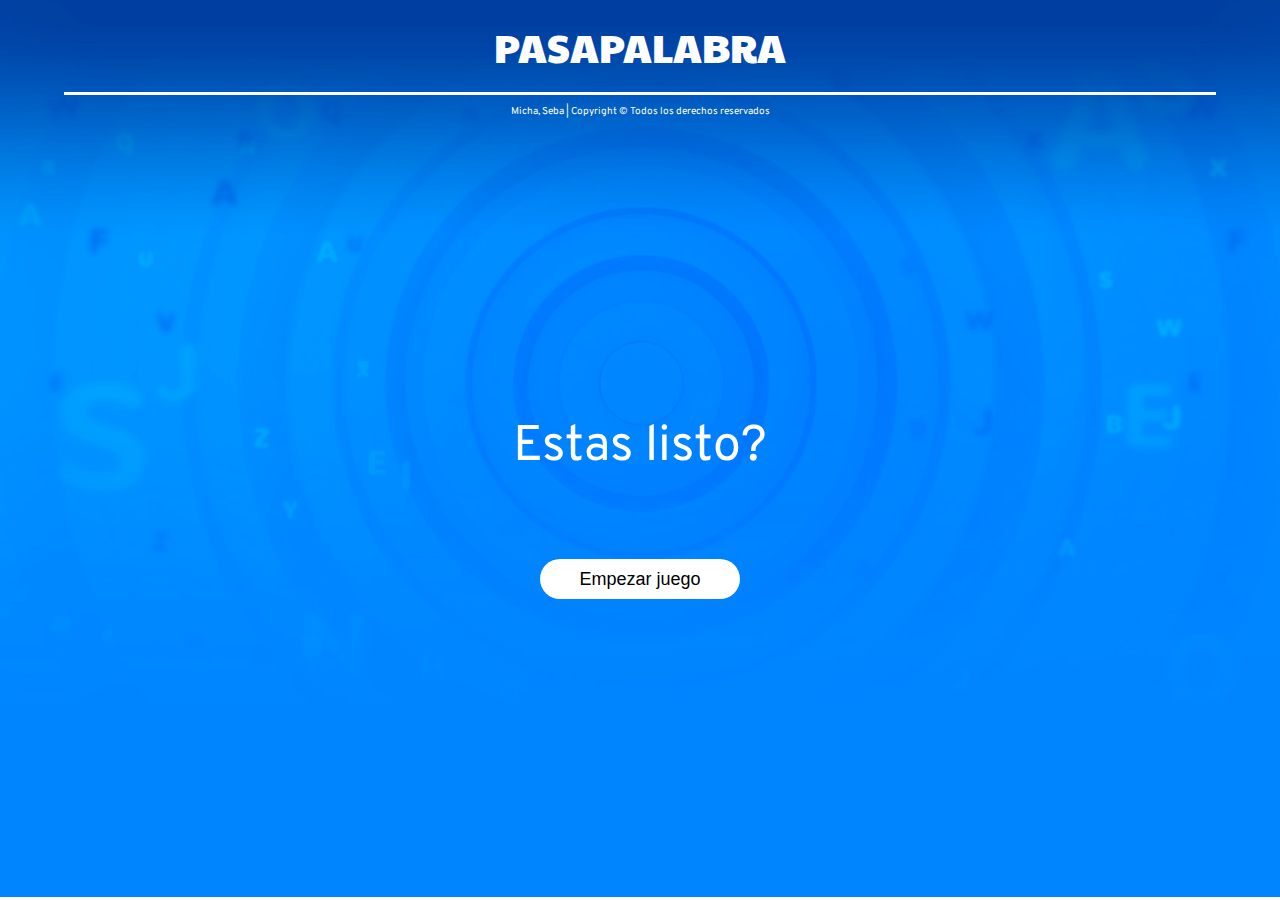
==== commit 150740d4: "Add label "ready"" ====
--- a/index.html
+++ b/index.html
@@ -36,7 +36,8 @@
           >Micha, Seba | Copyright © Todos los derechos reservados</span
         >
       </header>
-      <div class="game">
+      <div class="start-game-label" id="start-game-label"></div>
+      <div class="game" id="game">
         <ul class="circle" id="ul">
           <li>A</li>
           <li>B</li>
--- a/styles/styles-game.css
+++ b/styles/styles-game.css
@@ -23,10 +23,14 @@
   background-size: cover;
   font-family: "Overpass", sans-serif;
 }
+.start-game-label {
+  color: white;
+}
+.start-game-label,
 .game {
   width: 100%;
   height: calc(100vh - 121px);
-  display: flex;
+  display: none;
   flex-direction: column;
   justify-content: center;
   align-items: center;
@@ -386,7 +390,8 @@
   color: white;
 }
 #show-incorrect-word > *,
-#show-label-finish-game > * {
+#show-label-finish-game > *,
+#start-game-label > * {
   margin: 40px 0;
 }
 #show-incorrect-word #letra {
@@ -400,7 +405,8 @@
 }
 #show-incorrect-word #title,
 #show-incorrect-word #letra,
-#show-label-finish-game #title {
+#show-label-finish-game #title,
+#start-game-label #title {
   font-size: 50px;
 }
 #show-incorrect-word #correct-word,
@@ -409,7 +415,8 @@
 #show-label-finish-game #cant-word-failure {
   font-size: 20px;
 }
-#show-incorrect-word #button-show-label,
+#start-game-label #button-exit-label,
+#show-incorrect-word #button-exit-label,
 #show-label-finish-game #new-game {
   width: 200px;
   height: 40px;
@@ -418,6 +425,7 @@
   cursor: pointer;
 }
 #show-incorrect-word #button-show-label:hover,
+#start-game-label #button-exit-label:hover,
 #show-label-finish-game #new-game:hover {
   background-color: var(--color-blue);
   color: white;
--- a/styles/styles-responsive.css
+++ b/styles/styles-responsive.css
@@ -52,6 +52,7 @@
   header {
     position: absolute;
   }
+  .start-game-label,
   .game {
     height: 100vh;
   }
